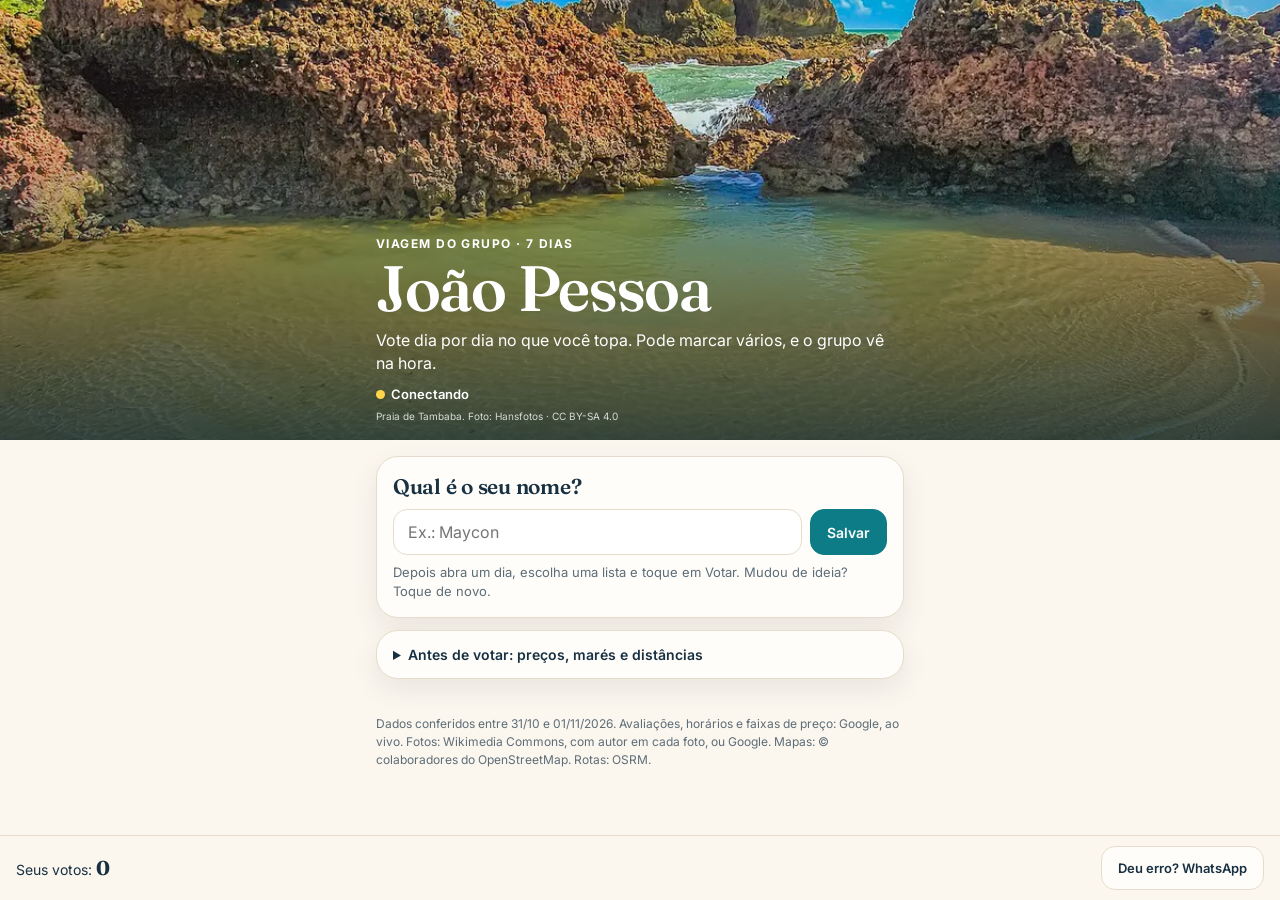
==== index.html @ 67a165b2 "Painel Jampa: votação ao vivo, cartões, mapas e fotos Co-Authored-By: Claude Opus 5.5 <noreply@anthr" ====
<!doctype html>
<html lang="pt-BR">
<head>
  <meta charset="utf-8">
  <meta name="viewport" content="width=device-width, initial-scale=1, viewport-fit=cover">
  <meta name="robots" content="noindex">
  <meta name="theme-color" content="#0e7c86">
  <title>Jampa 7 dias</title>
  <meta property="og:title" content="Jampa 7 dias: vamos escolher juntos">
  <meta property="og:description" content="Vote nas praias, passeios, restaurantes e noites da nossa viagem a João Pessoa.">
  <meta property="og:image" content="https://charlesmaycom65-dev.github.io/jampa/fotos/capa.jpg">
  <link rel="preconnect" href="https://fonts.googleapis.com">
  <link rel="preconnect" href="https://fonts.gstatic.com" crossorigin>
  <link href="https://fonts.googleapis.com/css2?family=Fraunces:opsz,wght@9..144,500..700&family=Inter:wght@400;500;600;700&display=swap" rel="stylesheet">
  <link rel="stylesheet" href="css/estilo.css">
</head>
<body>
  <header class="capa">
    <img class="capa__foto" src="fotos/p8-1.webp" alt="Praia de Tambaba, no Litoral Sul da Paraíba" fetchpriority="high">
    <div class="capa__texto">
      <p class="capa__sobre">Viagem do grupo · 7 dias</p>
      <h1>João Pessoa</h1>
      <p class="capa__sub">Vote dia por dia no que você topa. Pode marcar vários, e o grupo vê na hora.</p>
      <p class="capa__status"><span id="ponto-vivo" class="ponto"></span><span id="texto-vivo">Conectando</span><span id="total-pessoas"></span></p>
      <p class="capa__credito">Praia de Tambaba. Foto: Hansfotos · CC BY-SA 4.0</p>
    </div>
  </header>

  <main class="pagina">
    <section id="entrada" class="entrada" aria-labelledby="titulo-entrada">
      <h2 id="titulo-entrada">Qual é o seu nome?</h2>
      <form id="form-nome" class="entrada__form">
        <input id="campo-nome" maxlength="24" placeholder="Ex.: Maycon" autocomplete="given-name" aria-label="Seu nome" required>
        <button class="botao botao--escuro" type="submit">Salvar</button>
      </form>
      <p class="nota">Depois abra um dia, escolha uma lista e toque em Votar. Mudou de ideia? Toque de novo.</p>
    </section>

    <details class="aviso">
      <summary>Antes de votar: preços, marés e distâncias</summary>
      <p><b>Valores:</b> cada preço mostra de quando é. No fim de ano e no Réveillon podem subir, então confirme antes de ir. Em restaurantes e bares, o R$ junto das estrelas é a faixa por pessoa, ao vivo do Google. Se o cartão trouxer outro valor, ele mostra a data.</p>
      <p><b>Aberto ou Fechado:</b> vale para agora, não para o dia da viagem.</p>
      <p><b>Maré baixa:</b> os lugares com o selo dependem dela. Antes de fechar o dia, confira a tábua de marés da Marinha para o Porto de Cabedelo. Maré de até cerca de 0,5 m costuma ser o ideal.</p>
      <p><b>Banho de mar:</b> no boletim da Sudema de 30/10/2026, nenhuma praia desta lista estava imprópria. O boletim muda toda semana.</p>
      <p><b>Distâncias:</b> de carro, saindo do hotel (Av. Cabo Branco, 1262), sem contar trânsito.</p>
    </details>

    <section id="dias" class="dias" aria-label="Dias da viagem"></section>

    <footer class="rodape">
      <p>Dados conferidos entre 31/10 e 01/11/2026. Avaliações, horários e faixas de preço: Google, ao vivo. Fotos: Wikimedia Commons, com autor em cada foto, ou Google. Mapas: © colaboradores do OpenStreetMap. Rotas: OSRM.</p>
    </footer>
  </main>

  <div class="barra">
    <p class="barra__conta" id="meus-votos">Seus votos: <b>0</b></p>
    <button id="abrir-plano-b" class="botao botao--claro" type="button">Deu erro? WhatsApp</button>
  </div>

  <div id="folha" class="folha" hidden>
    <button class="folha__fundo" type="button" aria-label="Fechar" data-fechar></button>
    <div class="folha__caixa" role="dialog" aria-modal="true" aria-labelledby="folha-titulo">
      <div class="folha__topo">
        <h3 id="folha-titulo"></h3>
        <button class="folha__fechar" type="button" aria-label="Fechar" data-fechar>×</button>
      </div>
      <div id="folha-corpo" class="folha__corpo"></div>
    </div>
  </div>

  <div id="aviso-rapido" class="aviso-rapido" role="status" aria-live="polite"></div>
  <script type="module" src="js/app.js"></script>
</body>
</html>
---- css/estilo.css ----
/* Painel Jampa: revista de viagem, pensado primeiro para o celular.
   Regra de cor: coral é voto, turquesa é navegação e informação, tinta é só texto. */
:root {
  --areia: #fbf6ee;
  --areia-forte: #f2e9da;
  --branco: #fffdf9;
  --tinta: #173042;
  --suave: #5d6d78;
  --turquesa: #0e7c86;
  --turquesa-escura: #0a5a62;
  --turquesa-clara: #dff3f2;
  --coral: #e76f51;
  --coral-escuro: #bf4a30;
  --coral-claro: #fdeee9;
  --linha: #e7dccb;
  --ambar: #fff3df;
  --ambar-texto: #7a4a10;
  --sombra: 0 10px 28px rgba(23, 48, 66, .08);
  --raio: 22px;
  --recuo: 20px;
  color-scheme: light;
}

* { box-sizing: border-box; }

html, body {
  margin: 0;
  background: var(--areia);
  color: var(--tinta);
  font-family: Inter, system-ui, sans-serif;
  -webkit-text-size-adjust: 100%;
}

body { padding-bottom: calc(76px + env(safe-area-inset-bottom)); }
h1, h2, h3, h4 { font-family: Fraunces, Georgia, serif; font-weight: 600; letter-spacing: -.012em; margin: 0; }
.folha__corpo h4 { font-family: Inter, system-ui, sans-serif; letter-spacing: 0; }
button { font: inherit; color: inherit; cursor: pointer; }
a { color: var(--turquesa); }
img { display: block; max-width: 100%; }

/* Capa */
.capa { position: relative; min-height: 440px; display: flex; align-items: flex-end; color: #fff; overflow: hidden; background: var(--turquesa); }
.capa__foto { position: absolute; inset: 0; width: 100%; height: 100%; object-fit: cover; }
.capa::after { content: ""; position: absolute; inset: 0; background: linear-gradient(180deg, rgba(10, 40, 50, .08) 30%, rgba(10, 40, 50, .8) 100%); }
.capa__texto { position: relative; z-index: 1; width: 100%; max-width: 560px; margin: 0 auto; padding: 24px 16px 18px; }
.capa__sobre { margin: 0 0 6px; font-size: 12px; font-weight: 700; letter-spacing: .12em; text-transform: uppercase; }
.capa h1 { font-size: clamp(44px, 14.8vw, 64px); line-height: .98; letter-spacing: -.02em; }
.capa__sub { margin: 10px 0 0; font-size: 16px; line-height: 1.4; }
.capa__status { margin: 12px 0 0; font-size: 13px; font-weight: 600; display: flex; align-items: center; gap: 6px; flex-wrap: wrap; }
.capa__credito { margin: 8px 0 0; font-size: 10px; opacity: .8; }
.ponto { width: 9px; height: 9px; border-radius: 50%; background: #ffd54a; }
.ponto--vivo { background: #7cf0a0; box-shadow: 0 0 0 4px rgba(124, 240, 160, .25); }

/* Página */
.pagina { max-width: 560px; margin: 0 auto; padding: 16px 16px 24px; }
.entrada, .aviso, .sanf--dia { background: var(--branco); border: 1px solid var(--linha); border-radius: var(--raio); box-shadow: var(--sombra); }
.entrada { padding: 16px; margin-bottom: 12px; }
.entrada h2 { font-size: 21px; margin-bottom: 10px; }
.entrada__form { display: flex; gap: 8px; }
.entrada__form input { flex: 1; min-width: 0; min-height: 46px; padding: 0 14px; font: inherit; font-size: 16px; color: inherit; background: #fff; border: 1.5px solid var(--linha); border-radius: 14px; }
.entrada__form input:focus { outline: 2px solid var(--turquesa); outline-offset: 1px; }
.entrada__salvo { margin: -6px 0; display: flex; align-items: center; justify-content: space-between; gap: 10px; font-size: 15px; }
.entrada__salvo button { min-height: 44px; border: 0; background: none; color: var(--turquesa); font-weight: 600; }
.nota { margin: 8px 0 0; font-size: 13px; line-height: 1.45; color: var(--suave); }

.aviso { padding: 13px 16px; margin-bottom: 16px; font-size: 14px; line-height: 1.5; }
.aviso summary { font-weight: 600; cursor: pointer; }
.aviso p { margin: 10px 0 0; }

/* Botões */
.botao { min-height: 46px; padding: 0 16px; border: 1.5px solid var(--linha); border-radius: 14px; background: var(--branco); color: var(--tinta); font-weight: 600; font-size: 14px; display: inline-flex; align-items: center; justify-content: center; gap: 6px; text-decoration: none; transition: transform .12s ease, background-color .2s ease, color .2s ease; }
.botao:active { transform: scale(.98); }
.botao--escuro { background: var(--turquesa); border-color: var(--turquesa); color: #fff; }
.botao--claro { min-height: 44px; font-size: 13px; }
.botao--votar { width: 100%; background: var(--coral-escuro); border-color: var(--coral-escuro); color: #fff; font-size: 15px; font-weight: 700; }
.botao--votado { background: var(--branco); color: var(--coral-escuro); animation: marcar .25s ease; }
.botao--verde { background: #25d366; border-color: #25d366; color: #0b2e13; }

/* Sanfonas */
.sanf__cabeca { width: 100%; border: 0; background: none; text-align: left; display: flex; align-items: center; gap: 12px; padding: 14px 16px; }
.sanf__seta { margin-left: auto; flex: none; color: var(--suave); transition: transform .28s ease; }
.sanf--aberta > .sanf__cabeca .sanf__seta { transform: rotate(180deg); }
.sanf__corpo { display: grid; grid-template-rows: 0fr; transition: grid-template-rows .28s ease; }
.sanf--aberta > .sanf__corpo { grid-template-rows: 1fr; }
.sanf__miolo { overflow: hidden; overflow: clip; min-height: 0; }

.dias { display: grid; gap: 12px; }
.sanf--dia.sanf--aberta { background: transparent; border: 0; box-shadow: none; }
.sanf--dia.sanf--aberta > .sanf__cabeca { padding-inline: 0; }
.dia__titulo { min-width: 0; }
.dia__titulo strong { display: block; font: 600 24px/1.15 Fraunces, Georgia, serif; letter-spacing: -.012em; }
.dia__titulo span { display: block; font-size: 13px; color: var(--suave); margin-top: 2px; }
.dia__lideres { display: flex; flex-wrap: wrap; gap: 6px; padding: 0 16px 12px; }
.dia__lideres:empty { display: none; }
.sanf--aberta > .dia__lideres { display: none; }
.selo-lider { max-width: 100%; padding: 4px 9px; border-radius: 999px; background: var(--areia-forte); font-size: 12px; white-space: nowrap; overflow: hidden; text-overflow: ellipsis; }

.topicos { padding: 0 0 10px; display: grid; gap: 8px; }
.sanf--topico { border: 1px solid var(--linha); border-radius: 18px; background: var(--branco); }
.sanf--topico.sanf--aberta { background: transparent; border: 0; border-radius: 0; }
.sanf--topico > .sanf__cabeca { padding: 10px 14px 10px 10px; }
.sanf--topico.sanf--aberta > .sanf__cabeca { position: sticky; top: 0; z-index: 10; padding: 8px 0; background: rgba(251, 246, 238, .96); border-bottom: 1px solid var(--linha); backdrop-filter: blur(8px); }
.topico__foto { width: 64px; height: 64px; flex: none; border-radius: 14px; overflow: hidden; background: var(--turquesa-clara); }
.topico__foto img { width: 100%; height: 100%; object-fit: cover; }
.sanf--topico.sanf--aberta .topico__foto { width: 40px; height: 40px; border-radius: 10px; }
.topico__nome { min-width: 0; font-weight: 700; font-size: 15px; }
.topico__nome small { display: block; font-weight: 500; font-size: 12px; color: var(--suave); }
.topico__meus { flex: none; padding: 3px 8px; border-radius: 999px; background: var(--coral-escuro); color: #fff; font-size: 12px; font-weight: 700; }
.ordenar { display: flex; gap: 6px; padding: 10px 0; }
.ordenar button { min-height: 44px; padding: 0 14px; border: 1px solid var(--linha); border-radius: 999px; background: var(--branco); font-size: 13px; font-weight: 600; }
.ordenar button[aria-pressed="true"] { background: var(--turquesa); border-color: var(--turquesa); color: #fff; }
.cartoes { display: grid; gap: 20px; padding: 0 0 12px; }

/* Cartão */
.cartao { overflow: hidden; overflow: clip; background: var(--branco); border: 1px solid var(--linha); border-radius: var(--raio); box-shadow: var(--sombra); transition: border-color .2s ease, box-shadow .2s ease; }
.cartao--votado { border-color: var(--coral-escuro); box-shadow: 0 0 0 3px rgba(191, 74, 48, .16); }
.cartao__capa { position: relative; margin: 0; aspect-ratio: 4 / 3; background: linear-gradient(135deg, #0e7c86, #4fc3c7 65%, #ffe2a8); }
.cartao__capa img { width: 100%; height: 100%; object-fit: cover; }
.cartao__credito { position: absolute; right: 8px; bottom: 6px; max-width: 80%; padding: 2px 6px; border-radius: 6px; background: rgba(0, 0, 0, .5); color: #fff; font-size: 10px; line-height: 1.3; white-space: nowrap; overflow: hidden; text-overflow: ellipsis; }
.cartao__selos { display: flex; flex-wrap: wrap; gap: 6px; margin-bottom: 8px; }
.cartao__selos:empty { display: none; }
.selo { padding: 4px 9px; border-radius: 999px; font-size: 12px; font-weight: 700; }
.selo--lider { background: var(--coral-escuro); color: #fff; }
.selo--mare { background: var(--turquesa-clara); color: var(--turquesa-escura); }
.cartao__cabeca { padding: 14px var(--recuo) 2px; }
.cartao--sem-capa .cartao__cabeca { padding: 20px var(--recuo) 16px; background: var(--turquesa-clara); }
[data-topico="almoco"] .cartao--sem-capa .cartao__cabeca { background: var(--coral-claro); }
[data-topico="noite"] .cartao--sem-capa .cartao__cabeca { background: var(--tinta); color: #fff; }
[data-topico="noite"] .cartao--sem-capa .cartao__area { color: rgba(255, 255, 255, .8); }
.cartao__area { margin: 0 0 6px; display: flex; flex-wrap: wrap; align-items: center; gap: 4px 8px; font-size: 11px; font-weight: 600; letter-spacing: .1em; text-transform: uppercase; color: var(--suave); }
.cartao__area b { padding: 3px 9px; border-radius: 999px; background: var(--turquesa-clara); color: var(--turquesa-escura); font-size: 12px; font-weight: 700; letter-spacing: 0; text-transform: none; }
.cartao--sem-capa .cartao__area b { background: #fff; }
.cartao__nome { font-size: 28px; line-height: 1.08; }
.cartao--sem-capa .cartao__nome { font-size: 30px; }
.cartao__texto { margin: 8px 0 0; font-size: 15px; line-height: 1.45; }
.cartao__google + .cartao__texto, .cartao__mais + .cartao__texto { margin: 12px var(--recuo) 0; }

.cartao__google { margin-top: 14px; border-top: 1px solid var(--linha); }
.cartao--sem-capa .cartao__google { margin-top: 0; border-top: 0; }
.cartao__google:has(.sem-google) ~ .fatos .fato--faixa { display: none; }
.comentarios { min-height: 220px; margin-top: 8px; }
.cartao gmp-place-details, .folha gmp-place-details { display: block; width: 100%; border: 0; color-scheme: light; --gmp-mat-color-surface: #fffdf9; --gmp-mat-color-on-surface: #173042; --gmp-mat-color-on-surface-variant: #5d6d78; --gmp-mat-color-primary: #0e7c86; --gmp-mat-color-outline-decorative: transparent; --gmp-mat-color-secondary-container: #dff3f2; --gmp-mat-color-on-secondary-container: #0a5a62; --gmp-mat-font-family: Inter, system-ui, sans-serif; }
.cartao__reserva { min-height: 96px; margin: 12px var(--recuo); border-radius: 14px; background: var(--areia); animation: pulsar 1.4s ease-in-out infinite; }
.cartao__mais { display: flex; flex-wrap: wrap; align-items: center; gap: 2px 16px; padding: 6px var(--recuo); font-size: 14px; }
.cartao__mais button { min-height: 44px; border: 0; background: none; padding: 0; color: var(--turquesa); font-weight: 600; white-space: nowrap; }
.cartao__mais a { font-size: 13px; white-space: nowrap; }
.cartao__google:has(.sem-google) + .cartao__mais { display: none; }
.sem-google { margin: 10px var(--recuo) 0; font-size: 13px; color: var(--suave); }

.fatos { margin: 0; padding: 12px var(--recuo) 4px; display: grid; gap: 8px; font-size: 14px; line-height: 1.4; }
.fato { display: grid; grid-template-columns: 76px 1fr; gap: 8px; }
.fato dt { font-weight: 600; color: var(--suave); }
.fato dd { margin: 0; }
.fato small { display: block; color: var(--suave); font-size: 12px; }
.dica { margin: 8px var(--recuo) 0; font-size: 14px; line-height: 1.45; color: var(--suave); }
.alerta { margin: 8px var(--recuo) 0; padding: 8px 10px; border-radius: 12px; background: var(--ambar); color: var(--ambar-texto); font-size: 13px; line-height: 1.4; }
.votantes { margin: 10px var(--recuo) 0; font-size: 13px; color: var(--suave); }
.votantes:empty { display: none; }
.votantes span { display: inline-block; margin: 3px 4px 0 0; padding: 2px 8px; border-radius: 999px; background: var(--areia-forte); color: var(--tinta); }
.acoes { padding: 12px var(--recuo) 2px; display: flex; gap: 8px; }
.acoes .botao { flex: 1 1 auto; min-height: 44px; padding: 0 10px; font-size: 13px; }
.cartao__voto { position: sticky; bottom: calc(63px + env(safe-area-inset-bottom)); z-index: 2; padding: 10px var(--recuo) 14px; background: linear-gradient(to bottom, rgba(255, 253, 249, 0), var(--branco) 35%); }

/* Barra inferior */
.barra { position: fixed; z-index: 20; left: 0; right: 0; bottom: 0; display: flex; align-items: center; justify-content: space-between; gap: 10px; padding: 10px 16px calc(10px + env(safe-area-inset-bottom)); background: rgba(251, 246, 238, .96); border-top: 1px solid var(--linha); backdrop-filter: blur(8px); }
.barra__conta { margin: 0; font-size: 14px; }
.barra__conta b { font: 700 20px/1 Fraunces, Georgia, serif; }

/* Folha inferior */
.folha { position: fixed; inset: 0; z-index: 40; display: flex; align-items: flex-end; justify-content: center; }
.folha[hidden] { display: none; }
.folha__fundo { position: absolute; inset: 0; border: 0; background: rgba(12, 28, 38, .55); animation: surgir .2s ease; }
.folha__caixa { position: relative; width: 100%; max-width: 560px; max-height: 92dvh; display: flex; flex-direction: column; background: var(--branco); border-radius: 24px 24px 0 0; animation: subir .26s ease; }
.folha__topo { display: flex; align-items: center; justify-content: space-between; gap: 10px; padding: 14px 16px 8px; }
.folha__topo h3 { font-size: 22px; line-height: 1.15; min-width: 0; }
.folha__fechar { flex: none; width: 44px; height: 44px; border: 0; border-radius: 50%; background: var(--areia-forte); font-size: 22px; line-height: 1; }
.folha__corpo { overflow: auto; padding: 0 16px calc(16px + env(safe-area-inset-bottom)); }
.folha__corpo textarea { width: 100%; min-height: 120px; padding: 10px; font: inherit; font-size: 14px; color: inherit; border: 1.5px solid var(--linha); border-radius: 14px; background: #fff; }
.folha__linha { display: flex; flex-wrap: wrap; gap: 8px; margin-top: 10px; }
.folha__linha .botao { flex: 1; }
.folha__secao { margin-top: 18px; padding-top: 14px; border-top: 1px solid var(--linha); }
.folha__secao h4 { margin: 0 0 6px; font-size: 15px; }
.mapa { height: 48dvh; min-height: 280px; border-radius: 16px; overflow: hidden; background: var(--areia-forte); }
.mapa__fatos { margin: 12px 0 0; font-size: 15px; line-height: 1.45; }
.mapa__fatos small { display: block; color: var(--suave); font-size: 13px; }
.mapa__legenda { display: flex; gap: 14px; margin-top: 4px; font-size: 13px; color: var(--suave); }
.mapa__legenda i { display: inline-block; width: 10px; height: 10px; margin-right: 5px; border-radius: 50%; background: var(--coral); }
.mapa__legenda span + span i { background: var(--turquesa); }
.galeria { display: flex; overflow-x: auto; gap: 8px; scroll-snap-type: x mandatory; -webkit-overflow-scrolling: touch; scrollbar-width: none; }
.galeria::-webkit-scrollbar { display: none; }
.galeria figure { flex: 0 0 100%; margin: 0; scroll-snap-align: center; }
.galeria img { width: 100%; height: min(62dvh, 100vw); object-fit: contain; background: var(--areia-forte); border-radius: 14px; }
.galeria figcaption { margin-top: 6px; font-size: 12px; line-height: 1.4; color: var(--suave); }
.galeria__conta { margin: 8px 0 0; font-size: 13px; text-align: center; color: var(--suave); }

.aviso-rapido { position: fixed; z-index: 50; left: 50%; bottom: 88px; max-width: calc(100% - 32px); padding: 10px 14px; border-radius: 12px; background: var(--tinta); color: #fff; font-size: 14px; opacity: 0; transform: translate(-50%, 8px); transition: opacity .2s ease, transform .2s ease; pointer-events: none; }
.aviso-rapido--on { opacity: 1; transform: translate(-50%, 0); }
.rodape { margin-top: 20px; font-size: 12px; line-height: 1.5; color: var(--suave); }

@keyframes surgir { from { opacity: 0; } }
@keyframes subir { from { transform: translateY(24px); opacity: .6; } }
@keyframes marcar { 50% { transform: scale(1.04); } }
@keyframes pulsar { 50% { opacity: .55; } }
@media (prefers-reduced-motion: reduce) {
  * { animation: none !important; transition: none !important; }
}
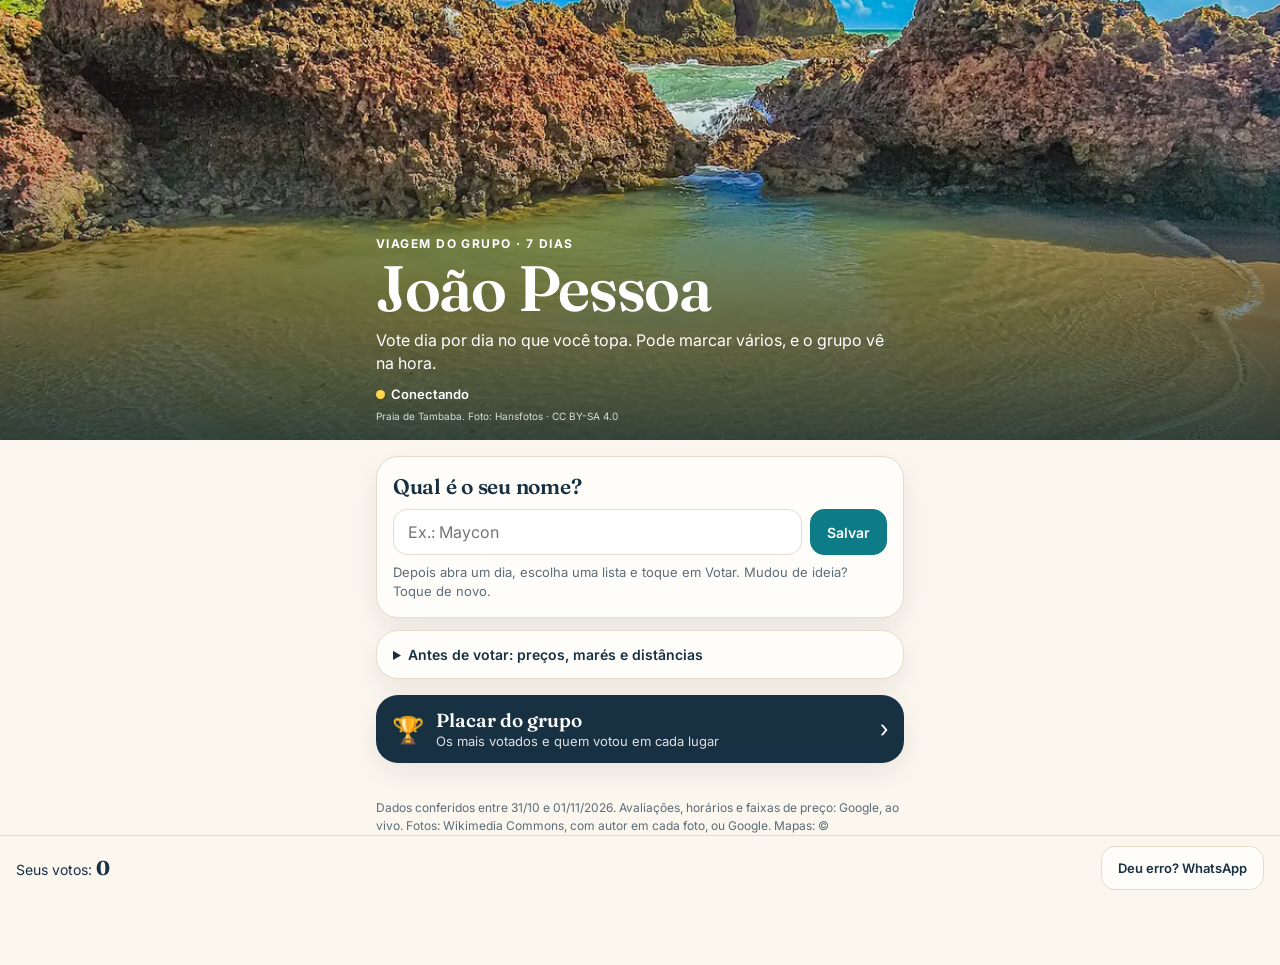
==== commit 4db45954: "Placar do grupo: tela de resultado com ranking e quem votou Nova tela placar.html, ao vivo, do mais " ====
--- a/index.html
+++ b/index.html
@@ -45,6 +45,12 @@
       <p><b>Distâncias:</b> de carro, saindo do hotel (Av. Cabo Branco, 1262), sem contar trânsito.</p>
     </details>
 
+    <a class="atalho" href="placar.html">
+      <span class="atalho__icone" aria-hidden="true">🏆</span>
+      <span><b>Placar do grupo</b><small>Os mais votados e quem votou em cada lugar</small></span>
+      <span class="atalho__seta" aria-hidden="true">›</span>
+    </a>
+
     <section id="dias" class="dias" aria-label="Dias da viagem"></section>
 
     <footer class="rodape">
--- a/css/estilo.css
+++ b/css/estilo.css
@@ -204,3 +204,53 @@
 @media (prefers-reduced-motion: reduce) {
   * { animation: none !important; transition: none !important; }
 }
+
+/* Placar: atalho na tela principal e a tela de resultado (placar.html) */
+.atalho { display: flex; align-items: center; gap: 12px; margin-bottom: 16px; padding: 14px 16px; border-radius: var(--raio); background: var(--tinta); color: #fff; text-decoration: none; box-shadow: var(--sombra); }
+.atalho__icone { flex: none; font-size: 26px; }
+.atalho b { display: block; font: 600 19px/1.2 Fraunces, Georgia, serif; }
+.atalho small { display: block; margin-top: 2px; font-size: 13px; opacity: .85; }
+.atalho__seta { margin-left: auto; flex: none; font-size: 24px; line-height: 1; }
+
+.capa--baixa { min-height: 300px; }
+.capa--baixa::after { background: linear-gradient(180deg, rgba(10, 40, 50, .3) 0%, rgba(10, 40, 50, .84) 100%); }
+.capa--baixa h1 { font-size: clamp(38px, 12.4vw, 54px); }
+.placar__titulo { margin: 20px 0 10px; font-size: 22px; }
+.placar__titulo small { margin-left: 6px; font: 600 13px/1 Inter, system-ui, sans-serif; letter-spacing: 0; color: var(--suave); }
+.placar__vazio { margin: 14px 0 0; padding: 22px 16px; border: 1px dashed var(--linha); border-radius: 18px; text-align: center; font-size: 14px; color: var(--suave); }
+.placar__vazio[hidden] { display: none; }
+
+.pessoas, .postos, .quem { list-style: none; margin: 0; padding: 0; }
+.pessoas { display: flex; flex-wrap: wrap; gap: 8px; }
+.pessoa { display: flex; align-items: center; gap: 10px; max-width: 100%; padding: 6px 14px 6px 6px; border: 1px solid var(--linha); border-radius: 999px; background: var(--branco); box-shadow: var(--sombra); }
+.pessoa i, .quem i { flex: none; display: grid; place-items: center; border-radius: 50%; background: var(--turquesa-clara); color: var(--turquesa-escura); font-style: normal; font-weight: 700; }
+.pessoa i { width: 36px; height: 36px; font-size: 15px; }
+.pessoa span { min-width: 0; }
+.pessoa b { display: block; font-size: 14px; overflow: hidden; text-overflow: ellipsis; white-space: nowrap; }
+.pessoa small { display: block; font-size: 12px; color: var(--suave); }
+
+.filtro { display: flex; gap: 6px; margin: 0 -16px 8px; padding: 0 16px; overflow-x: auto; scrollbar-width: none; -webkit-overflow-scrolling: touch; }
+.filtro::-webkit-scrollbar { display: none; }
+.filtro button { flex: none; min-height: 44px; padding: 0 14px; border: 1px solid var(--linha); border-radius: 999px; background: var(--branco); font-size: 13px; font-weight: 600; white-space: nowrap; }
+.filtro button[aria-pressed="true"] { background: var(--turquesa); border-color: var(--turquesa); color: #fff; }
+
+.postos { display: grid; gap: 10px; margin-top: 14px; }
+.posto { display: grid; grid-template-columns: 64px minmax(0, 1fr); gap: 12px; padding: 12px; border: 1px solid var(--linha); border-radius: 18px; background: var(--branco); box-shadow: var(--sombra); }
+.posto--lider { border-color: var(--coral-escuro); box-shadow: 0 0 0 3px rgba(191, 74, 48, .14); }
+.posto__foto { position: relative; width: 64px; height: 64px; }
+.posto__foto img, .posto__foto span { display: grid; place-items: center; width: 64px; height: 64px; border-radius: 14px; object-fit: cover; background: var(--turquesa-clara); font-size: 28px; }
+.posto[data-topico="almoco"] .posto__foto span { background: var(--coral-claro); }
+.posto[data-topico="noite"] .posto__foto span { background: var(--tinta); }
+.posto__num { position: absolute; top: -6px; left: -6px; min-width: 28px; height: 28px; padding: 0 6px; display: grid; place-items: center; border: 2px solid var(--branco); border-radius: 999px; background: var(--tinta); color: #fff; font: 700 13px/1 Inter, system-ui, sans-serif; }
+.posto--lider .posto__num { background: var(--coral-escuro); }
+.posto__linha { display: flex; align-items: baseline; gap: 10px; }
+.posto__linha h3 { flex: 1; min-width: 0; font-size: 18px; line-height: 1.2; overflow-wrap: anywhere; }
+.posto__votos { flex: none; font-size: 12px; font-weight: 600; color: var(--coral-escuro); white-space: nowrap; }
+.posto__votos b { font: 700 22px/1 Fraunces, Georgia, serif; }
+.posto__meta { margin: 3px 0 0; font-size: 12px; color: var(--suave); }
+.posto__barra { height: 6px; margin-top: 8px; border-radius: 999px; background: var(--areia-forte); overflow: hidden; }
+.posto__barra i { display: block; height: 100%; border-radius: 999px; background: var(--coral-escuro); transition: width .3s ease; }
+.quem { display: flex; flex-wrap: wrap; gap: 6px; margin-top: 10px; }
+.quem li { display: flex; align-items: center; gap: 6px; max-width: 100%; padding: 3px 10px 3px 3px; border-radius: 999px; background: var(--areia-forte); font-size: 13px; }
+.quem i { width: 22px; height: 22px; background: var(--branco); font-size: 11px; }
+.quem small { color: var(--suave); font-size: 12px; }
